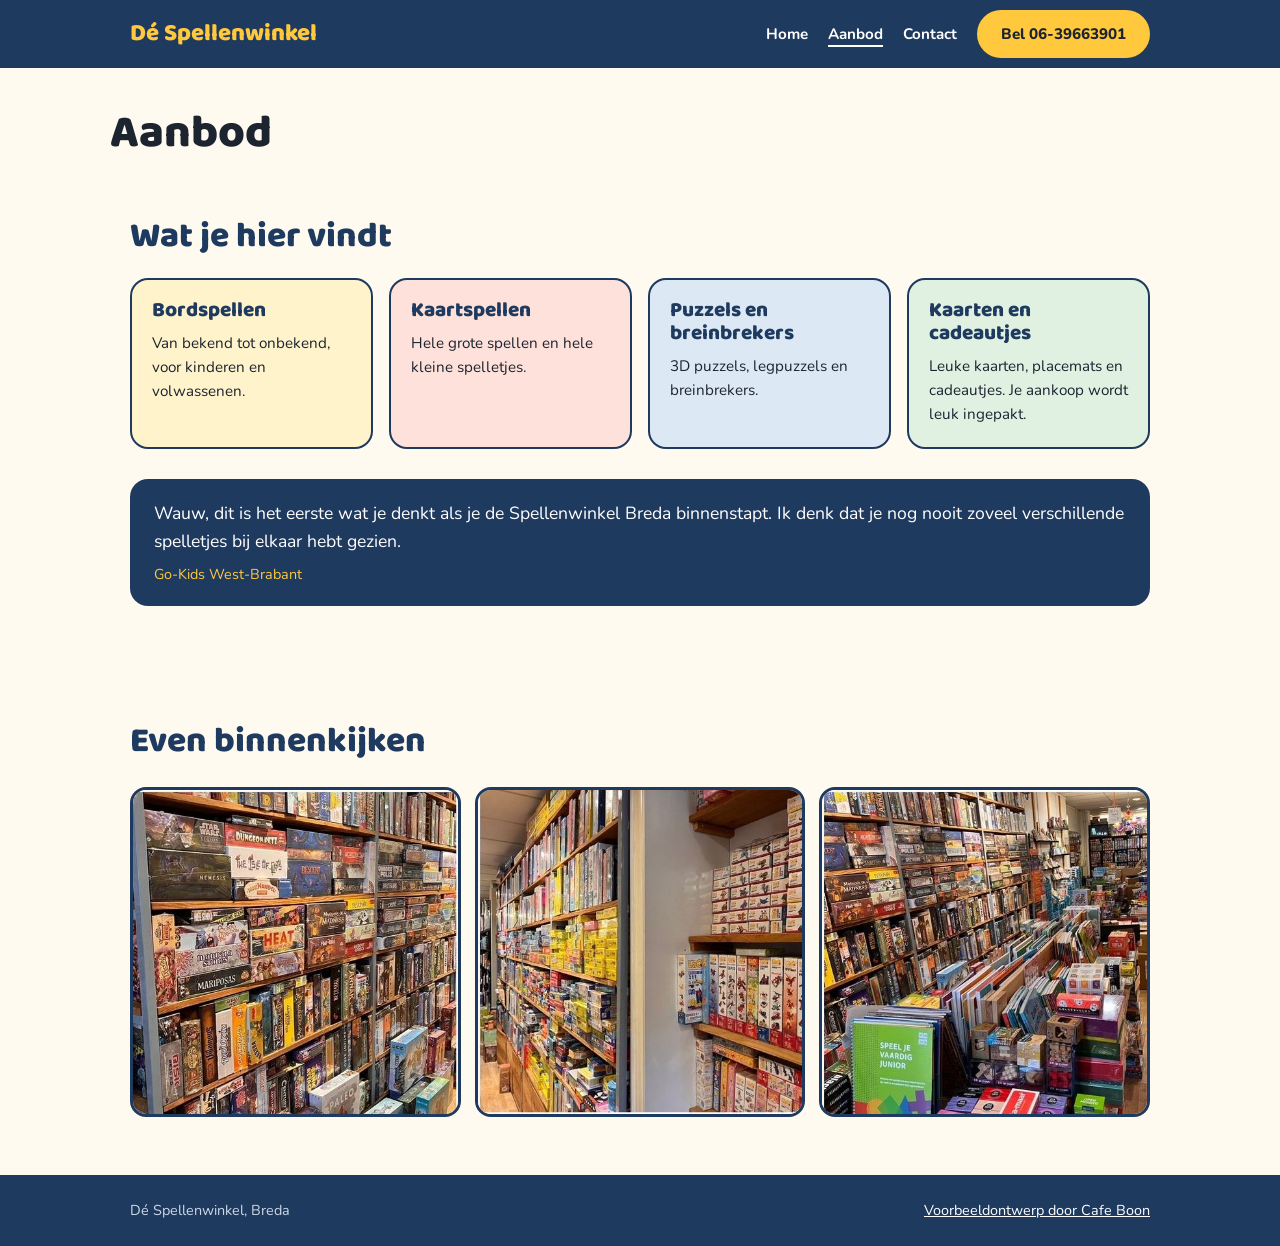
==== aanbod.html @ 829a505e "Website opgedeeld in meerdere pagina's" ====
<!doctype html>
<html lang="nl">
<head>
<meta charset="utf-8">
<meta name="viewport" content="width=device-width,initial-scale=1">
<title>Aanbod | Dé Spellenwinkel Breda</title>
<meta name="description" content="Dé Spellenwinkel aan de Speelhuislaan in Breda. Specialist in bord- en kaartspellen, doelgroepspellen en 3D- en legpuzzels. Eigenaresse Margot helpt je graag verder.">
<meta name="robots" content="noindex">
<link rel="icon" type="image/svg+xml" href="images/favicon.svg">
<meta property="og:title" content="Dé Spellenwinkel Breda">
<meta property="og:description" content="Bord- en kaartspellen, doelgroepspellen en puzzels in Breda.">
<meta property="og:image" content="https://despellenwinkelbreda.cafeboon.com/images/og.jpg">
<meta property="og:type" content="website">
<link rel="preconnect" href="https://fonts.googleapis.com">
<link rel="preconnect" href="https://fonts.gstatic.com" crossorigin>
<link href="https://fonts.googleapis.com/css2?family=Baloo+2:wght@800&family=Nunito:wght@400;700;800&display=swap" rel="stylesheet">
<link rel="stylesheet" href="style.css">
</head>
<body>
<header><div class="wrap">
<a class="logo" href="index.html">Dé Spellenwinkel</a>
<nav><a href="index.html">Home</a><a aria-current="page" href="aanbod.html">Aanbod</a><a href="contact.html">Contact</a><a class="btn" href="tel:0639663901">Bel 06-39663901</a></nav>
</div></header>
<div aria-label="Pagina's" class="sn-bar" role="navigation"><a class="sn-link" href="index.html">Home</a><a aria-current="page" class="sn-link" href="aanbod.html">Aanbod</a><a class="sn-link" href="contact.html">Contact</a></div>
<main id="top">
<div class="sn-head"><h1>Aanbod</h1></div>
<section id="aanbod"><div class="wrap">
<h2>Wat je hier vindt</h2>
<div class="cards">
<div class="card"><h3>Bordspellen</h3><p>Van bekend tot onbekend, voor kinderen en volwassenen.</p></div>
<div class="card"><h3>Kaartspellen</h3><p>Hele grote spellen en hele kleine spelletjes.</p></div>
<div class="card"><h3>Puzzels en breinbrekers</h3><p>3D puzzels, legpuzzels en breinbrekers.</p></div>
<div class="card"><h3>Kaarten en cadeautjes</h3><p>Leuke kaarten, placemats en cadeautjes. Je aankoop wordt leuk ingepakt.</p></div>
</div>
<blockquote>Wauw, dit is het eerste wat je denkt als je de Spellenwinkel Breda binnenstapt. Ik denk dat je nog nooit zoveel verschillende spelletjes bij elkaar hebt gezien.<cite>Go-Kids West-Brabant</cite></blockquote>
</div></section>
<section id="winkel"><div class="wrap">
<h2>Even binnenkijken</h2>
<div class="shots">
<img alt="Wand vol bordspellen" loading="lazy" src="images/bordspellen.jpg"/>
<img alt="Kasten vol spellen" loading="lazy" src="images/wand.jpg"/>
<img alt="Spellen en boeken in de winkel" loading="lazy" src="images/puzzels.jpg"/>
</div>
</div></section>
</main>
<footer><div class="wrap"><span>Dé Spellenwinkel, Breda</span><a href="https://cafeboon.com">Voorbeeldontwerp door Cafe Boon</a></div></footer>
</body></html>
---- style.css ----
:root{--navy:#1f3a5f;--yellow:#ffc83d;--red:#d8452f;--paper:#fffaf0;--ink:#1c2430}
*{box-sizing:border-box}
html{scroll-behavior:smooth}
body{margin:0;font-family:'Nunito',sans-serif;color:var(--ink);background:var(--paper);line-height:1.6;font-size:17px}
img{max-width:100%;display:block}
a{color:var(--navy)}
h1,h2,h3{font-family:'Baloo 2',sans-serif;font-weight:800;line-height:1.1;margin:0 0 .4em;color:var(--navy)}
h1{font-size:clamp(2.3rem,6vw,3.8rem)}
h2{font-size:2.2rem}
.wrap{max-width:1060px;margin:0 auto;padding:0 20px}
header{background:var(--navy);position:sticky;top:0;z-index:10}
header .wrap{display:flex;align-items:center;justify-content:space-between;padding-top:10px;padding-bottom:10px}
.logo{font-family:'Baloo 2',sans-serif;font-weight:800;font-size:1.5rem;color:var(--yellow);text-decoration:none}
nav{display:flex;gap:20px;align-items:center}
nav a{color:#fff;text-decoration:none;font-weight:700;font-size:.95rem}
.btn{display:inline-block;background:var(--yellow);color:var(--ink)!important;padding:12px 24px;border-radius:99px;font-weight:800;text-decoration:none}
.btn.alt{background:#fff;border:2px solid var(--navy)}
.hero .wrap{display:grid;grid-template-columns:1.1fr .9fr;gap:36px;align-items:center;padding-top:48px;padding-bottom:48px}
.hero h1 span{color:var(--red)}
.hero p{font-size:1.12rem;max-width:30em}
.acts{display:flex;gap:12px;flex-wrap:wrap;margin-top:22px}
.hero img{border-radius:24px;border:6px solid var(--navy);box-shadow:10px 10px 0 var(--yellow);width:100%}
section{padding:58px 0}
.cards{display:grid;grid-template-columns:repeat(4,1fr);gap:16px;margin-top:22px}
.card{background:#fff;border:2px solid var(--navy);border-radius:18px;padding:20px}
.card:nth-child(1){background:#fff3cc}
.card:nth-child(2){background:#fde1da}
.card:nth-child(3){background:#dde8f5}
.card:nth-child(4){background:#e0f1e1}
.card h3{font-size:1.3rem}
.card p{margin:0;font-size:.95rem}
.shots{display:grid;grid-template-columns:repeat(3,1fr);gap:14px;margin-top:26px}
.shots img{border-radius:16px;aspect-ratio:1/1;object-fit:cover;width:100%;border:3px solid var(--navy)}
blockquote{margin:30px 0 0;padding:20px 24px;background:var(--navy);color:#fff;border-radius:18px;font-size:1.1rem}
blockquote cite{display:block;margin-top:8px;font-style:normal;font-size:.9rem;color:var(--yellow)}
.visit{background:var(--yellow)}
.visit .big{font-family:'Baloo 2',sans-serif;font-size:2rem;font-weight:800;text-decoration:none}
.visit .btn{background:var(--navy);color:#fff!important}
footer{background:var(--navy);color:#cdd8e6;padding:24px 0;font-size:.9rem}
footer a{color:#fff}
footer .wrap{display:flex;justify-content:space-between;flex-wrap:wrap;gap:8px}
@media(max-width:820px){
.hero .wrap{grid-template-columns:1fr}
.cards{grid-template-columns:1fr 1fr}
.shots{grid-template-columns:1fr}
nav a:not(.btn){display:none}
section{padding:40px 0}
}
@media(max-width:520px){header .btn{padding:9px 14px;white-space:nowrap;font-size:14px}}
/* sitenav:start */
.sn-bar{display:none;gap:6px;overflow-x:auto;white-space:nowrap;-webkit-overflow-scrolling:touch;padding:8px 12px;background:inherit;color:inherit;font:inherit;line-height:1.2;border-bottom:1px solid rgba(128,128,128,.35);box-sizing:border-box;max-width:100%}
.sn-bar a.sn-link{flex:0 0 auto;padding:9px 15px;border-radius:999px;color:inherit;text-decoration:none;font-size:15px;font-weight:600;letter-spacing:0;text-transform:none;margin:0}
.sn-bar a.sn-link[aria-current="page"]{background:rgba(128,128,128,.2);box-shadow:inset 0 -2px 0 currentColor}
@media(max-width:820px){.sn-bar{display:flex}}
nav a[aria-current="page"]:not(.cta):not(.btn):not(.call){text-decoration:underline;text-underline-offset:6px;text-decoration-thickness:2px}
.sn-head{max-width:1100px;margin:0 auto;padding:40px 20px 0;box-sizing:border-box}
.sn-head h1{margin:0;color:inherit;font-size:clamp(30px,5vw,46px);line-height:1.1}
.sn-cards{max-width:1100px;margin:0 auto;padding:40px 20px;display:grid;grid-template-columns:repeat(auto-fit,minmax(230px,1fr));gap:16px;box-sizing:border-box}
.sn-card{display:block;padding:20px 22px;border:1px solid rgba(128,128,128,.45);border-radius:10px;background:rgba(128,128,128,.07);color:inherit;text-decoration:none;min-width:0}
.sn-card strong{display:block;font-size:1.25em;margin:0 0 6px;color:inherit}
.sn-card span{display:block;opacity:.8;font-size:.95em;line-height:1.4}
.sn-card:hover,.sn-card:focus-visible{border-color:currentColor}
/* sitenav:end */
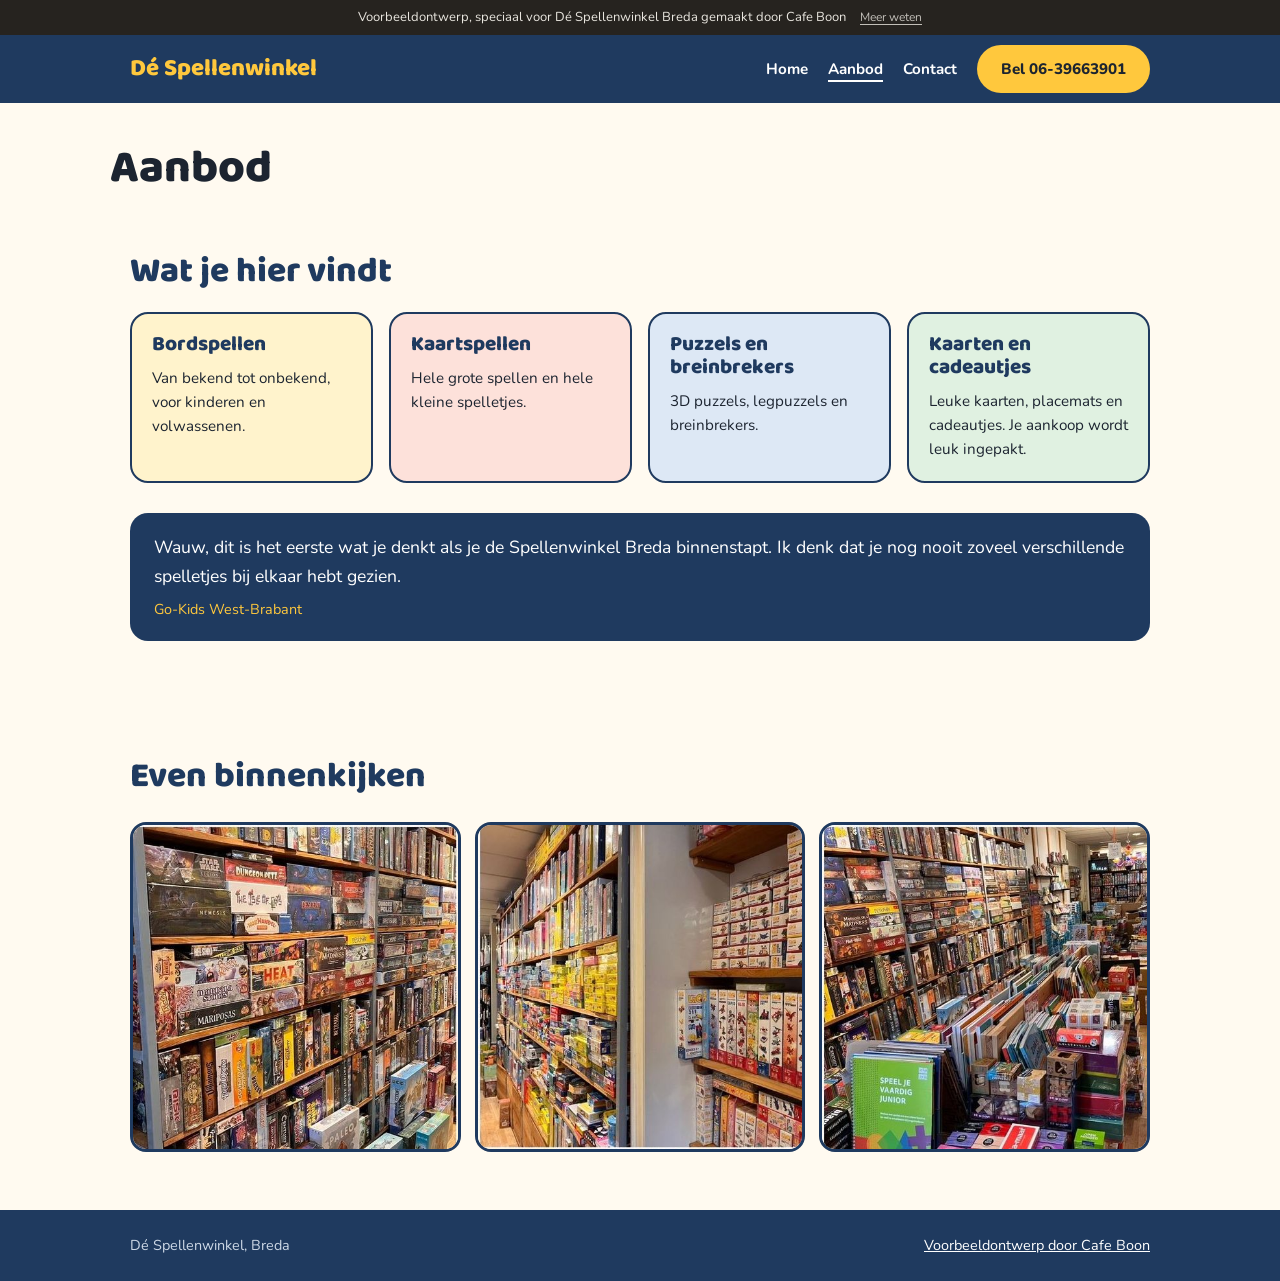
==== commit 5d81e768: "Werkende formulieren voor afspraken en aanvragen" ====
--- a/aanbod.html
+++ b/aanbod.html
@@ -17,6 +17,7 @@
 <link rel="stylesheet" href="style.css">
 </head>
 <body>
+<div class="vb-banner" role="note"><span>Voorbeeldontwerp, speciaal voor Dé Spellenwinkel Breda gemaakt door Cafe Boon</span><a href="https://cafeboon.com">Meer weten</a></div>
 <header><div class="wrap">
 <a class="logo" href="index.html">Dé Spellenwinkel</a>
 <nav><a href="index.html">Home</a><a aria-current="page" href="aanbod.html">Aanbod</a><a href="contact.html">Contact</a><a class="btn" href="tel:0639663901">Bel 06-39663901</a></nav>
--- a/style.css
+++ b/style.css
@@ -61,3 +61,31 @@
 .sn-card span{display:block;opacity:.8;font-size:.95em;line-height:1.4}
 .sn-card:hover,.sn-card:focus-visible{border-color:currentColor}
 /* sitenav:end */
+/* voorbeeld-formulier:start */
+@layer sn{.sn-form button.btn{border:0;font:inherit;cursor:pointer;line-height:1.2}}
+.sn-formsec{padding:36px 0 72px}
+.sn-formwrap{max-width:1100px;margin:0 auto;padding:0 20px;box-sizing:border-box}
+.sn-formwrap>h2{margin:0 0 12px}
+.sn-formwrap>.sn-lead,.sn-formwrap>.sn-form,.sn-formwrap>.sn-done{max-width:720px}
+.sn-formwrap .sn-lead{margin:0 0 24px;opacity:.85}
+.sn-form{display:grid;grid-template-columns:1fr 1fr;gap:16px}
+.sn-field{display:flex;flex-direction:column;gap:6px;min-width:0;text-align:left}
+.sn-field.full{grid-column:1/-1}
+.sn-field label{font-size:14px;font-weight:600}
+.sn-field input,.sn-field select,.sn-field textarea{font:inherit;font-size:16px;line-height:1.4;color:inherit;background:rgba(128,128,128,.12);border:1px solid rgba(128,128,128,.55);border-radius:8px;padding:11px 12px;width:100%;box-sizing:border-box;min-width:0;max-width:100%;-webkit-appearance:none;appearance:none}
+.sn-field select{background-image:linear-gradient(45deg,transparent 50%,currentColor 50%),linear-gradient(135deg,currentColor 50%,transparent 50%);background-position:calc(100% - 20px) 50%,calc(100% - 15px) 50%;background-size:5px 5px;background-repeat:no-repeat;padding-right:38px}
+.sn-field select option{color:#111;background:#fff}
+.sn-field textarea{resize:vertical}
+.sn-field input:focus,.sn-field select:focus,.sn-field textarea:focus{outline:2px solid currentColor;outline-offset:1px}
+.sn-done{padding:28px;border:1px solid rgba(128,128,128,.55);border-radius:12px;background:rgba(128,128,128,.1)}
+.sn-done h2{margin:0 0 10px}
+.sn-done p{margin:0}
+.sn-done a{text-decoration:underline;text-underline-offset:3px;font-weight:600}
+.sn-formlink{padding:0 0 56px}
+@media(max-width:640px){.sn-form{grid-template-columns:1fr}.sn-formsec{padding:24px 0 56px}}
+/* voorbeeld-formulier:end */
+/* voorbeeldbanner:start */
+.vb-banner{display:flex;flex-wrap:wrap;justify-content:center;align-items:baseline;gap:2px 14px;padding:8px 16px;background:#26231f;color:#e9e6df;font-size:13px;line-height:1.45;letter-spacing:0;text-transform:none;font-weight:400;text-align:center;position:relative;z-index:1000}
+.vb-banner a{color:inherit;opacity:.8;text-decoration:underline;text-underline-offset:3px;font-size:12px;font-weight:400;white-space:nowrap;letter-spacing:0;text-transform:none}
+.vb-banner a:hover{opacity:1}
+/* voorbeeldbanner:end */
